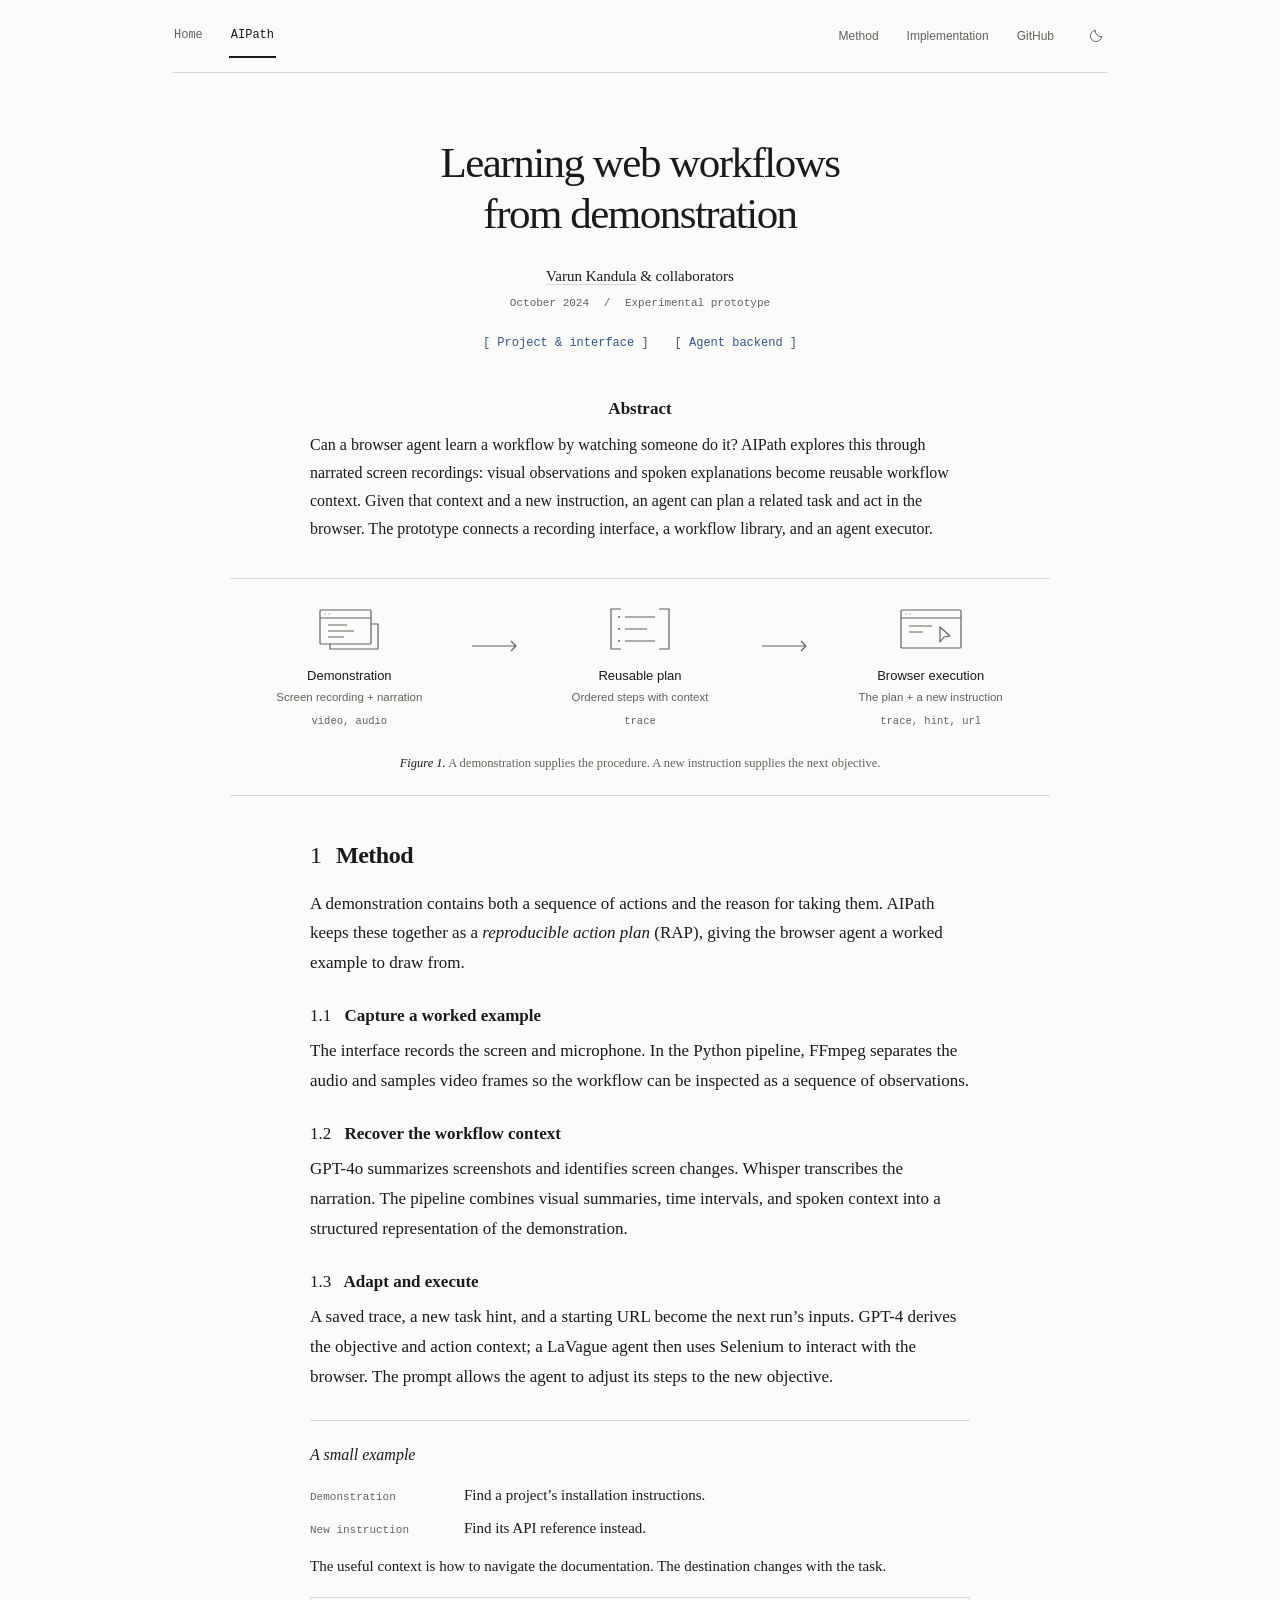
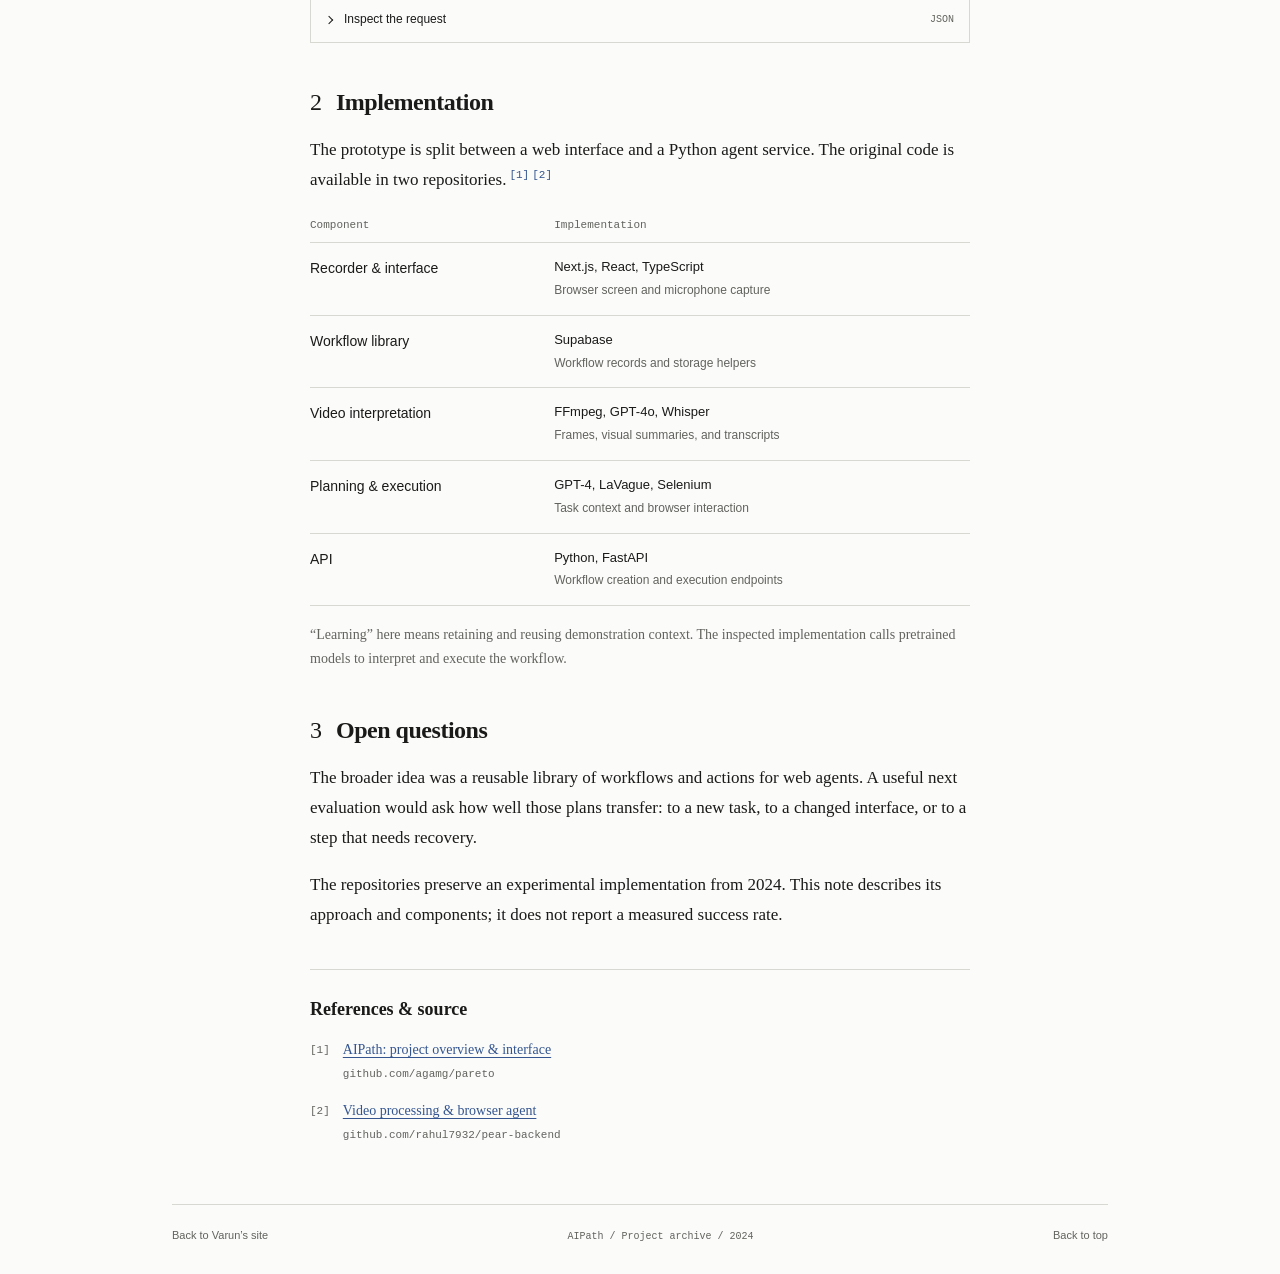
==== aipath/index.html @ a2735dd8 "Add AIPath research page and shared site tabs" ====
<!doctype html>
<html lang="en">
  <head>
    <meta charset="utf-8" />
    <meta name="viewport" content="width=device-width, initial-scale=1" />
    <title>AIPath — Learning web workflows from demonstration</title>
    <meta name="description" content="A technical look at AIPath, a 2024 prototype that turns narrated screen recordings into reusable context for browser agents." />
    <meta name="color-scheme" content="light dark" />
    <meta name="theme-color" content="#fbfbfa" />
    <link rel="canonical" href="https://varunkandula.com/aipath/" />
    <meta property="og:title" content="AIPath — Learning web workflows from demonstration" />
    <meta property="og:description" content="Record a workflow. Recover the steps. Give a browser agent a worked example." />
    <meta property="og:type" content="website" />
    <meta property="og:url" content="https://varunkandula.com/aipath/" />
    <link rel="icon" href="data:image/svg+xml,%3Csvg xmlns='http://www.w3.org/2000/svg' viewBox='0 0 32 32'%3E%3Crect width='32' height='32' fill='%23fbfbfa'/%3E%3Cpath d='M6 25 16 5l10 20M10 18h12' fill='none' stroke='%231a1a19' stroke-width='2'/%3E%3C/svg%3E" />
    <script src="../js/theme.js"></script>
    <link rel="stylesheet" href="styles.css?v=300d898f1e" />
    <link rel="stylesheet" href="../css/site-tabs.css?v=9f061b90a1" />
  </head>
  <body>
    <!--
    THESIS: A browser agent learns a procedure from a worked example. Present the mechanism as a research note, with source code as the proof.
    OWN-WORLD: The portfolio's off-white and charcoal, serif reading text, mono notation, square diagrams, fine rules, restrained blue links.
    STORY: Read the abstract, follow the pipeline, inspect an example request, then open the implementation.
    FIRST VIEWPORT: Home / AIPath tabs above a centered two-line title, attribution, source links, a narrow abstract, and a three-stage diagram.
    FORM: User-pinned research-paper structure; code-led extension of the established site. Native disclosure is the signature interaction; no decorative motion. No concept draw for the specified form.
    FINISH: unreviewed and undocumented is unfinished; this build ends with the finish review, the verdict, and DESIGN.md
    -->
    <a class="skip-link" href="#main">Skip to the paper</a>

    <header class="masthead" id="top">
      <nav class="site-tabs" aria-label="Site navigation">
        <a href="../">Home</a>
        <a href="./" aria-current="page">AIPath</a>
      </nav>
      <nav class="site-nav" aria-label="Paper navigation">
        <a href="#method">Method</a>
        <a href="#implementation">Implementation</a>
        <a href="https://github.com/agamg/pareto">GitHub</a>
        <button class="theme-toggle" type="button" data-theme-toggle aria-label="Switch to dark mode" title="Switch to dark mode" hidden>
          <svg class="theme-moon" viewBox="0 0 24 24" width="16" height="16" fill="none" stroke="currentColor" stroke-width="1.5" stroke-linecap="round" stroke-linejoin="round" aria-hidden="true">
            <path d="M20.5 13A8.5 8.5 0 0 1 11 3.5 8.5 8.5 0 1 0 20.5 13Z" />
          </svg>
          <svg class="theme-sun" viewBox="0 0 24 24" width="16" height="16" fill="none" stroke="currentColor" stroke-width="1.5" stroke-linecap="round" aria-hidden="true">
            <circle cx="12" cy="12" r="4" />
            <path d="M12 2v2m0 16v2M2 12h2m16 0h2M4.93 4.93l1.42 1.42m11.3 11.3 1.42 1.42M4.93 19.07l1.42-1.42m11.3-11.3 1.42-1.42" />
          </svg>
        </button>
      </nav>
    </header>

    <main class="paper" id="main">
      <article aria-labelledby="paper-title">
        <header class="paper-header">
          <h1 id="paper-title">Learning web workflows<br class="title-break" /> from demonstration</h1>
          <p class="byline"><a href="../">Varun Kandula</a> &amp; collaborators</p>
          <p class="publication-meta"><time datetime="2024-10">October 2024</time><span aria-hidden="true"> / </span>Experimental prototype</p>
          <div class="paper-links" aria-label="Project source code">
            <a href="https://github.com/agamg/pareto">[ Project &amp; interface ]</a>
            <a href="https://github.com/rahul7932/pear-backend">[ Agent backend ]</a>
          </div>
        </header>

        <section class="abstract reading-width" aria-labelledby="abstract-title">
          <h2 id="abstract-title">Abstract</h2>
          <p>Can a browser agent learn a workflow by watching someone do it? AIPath explores this through narrated screen recordings: visual observations and spoken explanations become reusable workflow context. Given that context and a new instruction, an agent can plan a related task and act in the browser. The prototype connects a recording interface, a workflow library, and an agent executor.</p>
        </section>

        <figure class="pipeline" aria-labelledby="pipeline-caption">
          <div class="pipeline-flow">
            <div class="pipeline-stage">
              <svg class="stage-drawing" viewBox="0 0 76 48" width="76" height="48" fill="none" stroke="currentColor" stroke-width="1.2" aria-hidden="true">
                <rect x="9" y="5" width="51" height="34" rx="1" />
                <path d="M9 13h51M17 20h19m-19 6h26m-26 6h16M60 19h7v25H19v-5" />
                <circle cx="14" cy="9" r=".6" fill="currentColor" stroke="none" />
                <circle cx="18" cy="9" r=".6" fill="currentColor" stroke="none" />
              </svg>
              <h3>Demonstration</h3>
              <p>Screen recording + narration</p>
              <span class="stage-notation">video, audio</span>
            </div>
            <svg class="pipeline-arrow" viewBox="0 0 52 24" width="52" height="24" fill="none" stroke="currentColor" stroke-width="1.2" aria-hidden="true"><path d="M3 12h44m-5-5 5 5-5 5" /></svg>
            <div class="pipeline-stage">
              <svg class="stage-drawing" viewBox="0 0 76 48" width="76" height="48" fill="none" stroke="currentColor" stroke-width="1.2" aria-hidden="true">
                <path d="M19 4H9v40h10m38-40h10v40H57M23 12h30M23 24h22M23 36h30" />
                <circle cx="17" cy="12" r="1" fill="currentColor" stroke="none" />
                <circle cx="17" cy="24" r="1" fill="currentColor" stroke="none" />
                <circle cx="17" cy="36" r="1" fill="currentColor" stroke="none" />
              </svg>
              <h3>Reusable plan</h3>
              <p>Ordered steps with context</p>
              <span class="stage-notation">trace</span>
            </div>
            <svg class="pipeline-arrow" viewBox="0 0 52 24" width="52" height="24" fill="none" stroke="currentColor" stroke-width="1.2" aria-hidden="true"><path d="M3 12h44m-5-5 5 5-5 5" /></svg>
            <div class="pipeline-stage">
              <svg class="stage-drawing" viewBox="0 0 76 48" width="76" height="48" fill="none" stroke="currentColor" stroke-width="1.2" stroke-linejoin="round" aria-hidden="true">
                <rect x="8" y="5" width="60" height="38" rx="1" />
                <path d="M8 13h60M16 21h23m-23 6h14M47 22v15l4-5 6-1-10-9Z" />
                <circle cx="13" cy="9" r=".6" fill="currentColor" stroke="none" />
                <circle cx="17" cy="9" r=".6" fill="currentColor" stroke="none" />
              </svg>
              <h3>Browser execution</h3>
              <p>The plan + a new instruction</p>
              <span class="stage-notation">trace, hint, url</span>
            </div>
          </div>
          <figcaption id="pipeline-caption"><span class="figure-number">Figure 1.</span> A demonstration supplies the procedure. A new instruction supplies the next objective.</figcaption>
        </figure>

        <div class="reading-width">
          <section class="paper-section" id="method" aria-labelledby="method-title">
            <h2 id="method-title"><span class="section-number">1</span> Method</h2>
            <p>A demonstration contains both a sequence of actions and the reason for taking them. AIPath keeps these together as a <em>reproducible action plan</em> (RAP), giving the browser agent a worked example to draw from.</p>

            <div class="method-step">
              <h3><span class="subsection-number">1.1</span> Capture a worked example</h3>
              <p>The interface records the screen and microphone. In the Python pipeline, FFmpeg separates the audio and samples video frames so the workflow can be inspected as a sequence of observations.</p>
            </div>
            <div class="method-step">
              <h3><span class="subsection-number">1.2</span> Recover the workflow context</h3>
              <p>GPT-4o summarizes screenshots and identifies screen changes. Whisper transcribes the narration. The pipeline combines visual summaries, time intervals, and spoken context into a structured representation of the demonstration.</p>
            </div>
            <div class="method-step">
              <h3><span class="subsection-number">1.3</span> Adapt and execute</h3>
              <p>A saved trace, a new task hint, and a starting URL become the next run’s inputs. GPT-4 derives the objective and action context; a LaVague agent then uses Selenium to interact with the browser. The prompt allows the agent to adjust its steps to the new objective.</p>
            </div>

            <aside class="worked-example" aria-labelledby="example-title">
              <h3 id="example-title">A small example</h3>
              <dl class="example-tasks">
                <div><dt>Demonstration</dt><dd>Find a project’s installation instructions.</dd></div>
                <div><dt>New instruction</dt><dd>Find its API reference instead.</dd></div>
              </dl>
              <p>The useful context is how to navigate the documentation. The destination changes with the task.</p>
              <details class="trace-disclosure">
                <summary><span>Inspect the request</span><span class="code-language" aria-hidden="true">JSON</span></summary>
                <div class="trace-content">
                  <p class="example-note">Illustrative input to <code>/run_workflow</code>; not a recorded execution.</p>
                  <pre tabindex="0" aria-label="Illustrative workflow request"><code>{
  "url": "https://example.com",
  "hint": "Find the API reference instead.",
  "trace": {
    "objective": "Find installation instructions",
    "steps": [
      "Open the documentation",
      "Find the getting-started section",
      "Read the installation instructions"
    ]
  }
}</code></pre>
                </div>
              </details>
            </aside>
          </section>

          <section class="paper-section" id="implementation" aria-labelledby="implementation-title">
            <h2 id="implementation-title"><span class="section-number">2</span> Implementation</h2>
            <p>The prototype is split between a web interface and a Python agent service. The original code is available in two repositories.<a class="citation" href="#ref-1" aria-label="Reference 1, project and interface">[1]</a><a class="citation" href="#ref-2" aria-label="Reference 2, agent backend">[2]</a></p>
            <table class="implementation-table">
              <caption class="visually-hidden">Components and technologies in the original prototype</caption>
              <thead><tr><th scope="col">Component</th><th scope="col">Implementation</th></tr></thead>
              <tbody>
                <tr><th scope="row">Recorder &amp; interface</th><td>Next.js, React, TypeScript<br /><span class="table-note">Browser screen and microphone capture</span></td></tr>
                <tr><th scope="row">Workflow library</th><td>Supabase<br /><span class="table-note">Workflow records and storage helpers</span></td></tr>
                <tr><th scope="row">Video interpretation</th><td>FFmpeg, GPT-4o, Whisper<br /><span class="table-note">Frames, visual summaries, and transcripts</span></td></tr>
                <tr><th scope="row">Planning &amp; execution</th><td>GPT-4, LaVague, Selenium<br /><span class="table-note">Task context and browser interaction</span></td></tr>
                <tr><th scope="row">API</th><td>Python, FastAPI<br /><span class="table-note">Workflow creation and execution endpoints</span></td></tr>
              </tbody>
            </table>
            <p class="implementation-note">“Learning” here means retaining and reusing demonstration context. The inspected implementation calls pretrained models to interpret and execute the workflow.</p>
          </section>

          <section class="paper-section" id="discussion" aria-labelledby="discussion-title">
            <h2 id="discussion-title"><span class="section-number">3</span> Open questions</h2>
            <p>The broader idea was a reusable library of workflows and actions for web agents. A useful next evaluation would ask how well those plans transfer: to a new task, to a changed interface, or to a step that needs recovery.</p>
            <p>The repositories preserve an experimental implementation from 2024. This note describes its approach and components; it does not report a measured success rate.</p>
          </section>

          <section class="paper-section references" id="references" aria-labelledby="references-title">
            <h2 id="references-title">References &amp; source</h2>
            <ol>
              <li id="ref-1"><span class="reference-number">[1]</span><div><a href="https://github.com/agamg/pareto">AIPath: project overview &amp; interface</a><span class="repo-path">github.com/agamg/pareto</span></div></li>
              <li id="ref-2"><span class="reference-number">[2]</span><div><a href="https://github.com/rahul7932/pear-backend">Video processing &amp; browser agent</a><span class="repo-path">github.com/rahul7932/pear-backend</span></div></li>
            </ol>
          </section>
        </div>
      </article>
    </main>

    <footer class="page-footer">
      <a href="../">Back to Varun’s site</a>
      <span>AIPath / Project archive / 2024</span>
      <a href="#top">Back to top</a>
    </footer>
  </body>
</html>
---- aipath/styles.css ----
:root {
  --paper: #fbfbfa;
  --ink: #1a1a19;
  --secondary: #62625e;
  --rule: #d8d8d2;
  --subtle: #f2f2ef;
  --link: #34558f;
  --serif: Georgia, "Times New Roman", serif;
  --sans: -apple-system, BlinkMacSystemFont, "Segoe UI", sans-serif;
  --mono: "SFMono-Regular", Consolas, "Liberation Mono", monospace;
  color-scheme: light;
}

:root[data-theme="dark"] {
  --paper: #111110;
  --ink: #ededea;
  --secondary: #adada5;
  --rule: #3d3d38;
  --subtle: #1b1b19;
  --link: #a3bde9;
  color-scheme: dark;
}

@media (prefers-color-scheme: dark) {
  :root:not([data-theme]) {
    --paper: #111110;
    --ink: #ededea;
    --secondary: #adada5;
    --rule: #3d3d38;
    --subtle: #1b1b19;
    --link: #a3bde9;
    color-scheme: dark;
  }
}

* { box-sizing: border-box; }
html { -webkit-text-size-adjust: 100%; scroll-padding-top: 24px; scrollbar-color: var(--rule) var(--paper); }
body { margin: 0; background: var(--paper); color: var(--ink); font: 400 17px/1.75 var(--serif); -webkit-font-smoothing: antialiased; }
::selection { color: var(--paper); background: var(--ink); }
a { color: var(--link); text-underline-offset: 3px; text-decoration-thickness: 1px; }
a:hover { text-decoration-color: transparent; }
button { color: inherit; font: inherit; cursor: pointer; }
:focus-visible { outline: 2px solid var(--link); outline-offset: 5px; }
[hidden] { display: none !important; }
p { margin: 0 0 18px; }
h1, h2, h3 { text-wrap: balance; }
code, pre { font-family: var(--mono); }
code { font-size: .83em; }
pre code { font-size: inherit; }
.visually-hidden { position: absolute; width: 1px; height: 1px; padding: 0; overflow: hidden; clip-path: inset(50%); white-space: nowrap; border: 0; }
.skip-link { position: fixed; z-index: 2; top: 10px; left: 12px; padding: 8px 16px; color: var(--paper); background: var(--ink); transform: translateY(-180%); font: 14px/1.5 var(--sans); }
.skip-link:focus { transform: translateY(0); }

.masthead { max-width: 936px; margin: 0 auto; padding: 14px 0; border-bottom: 1px solid var(--rule); display: flex; align-items: center; justify-content: space-between; gap: 20px; }
.site-nav { display: flex; align-items: center; gap: 28px; font: 12px/1.5 var(--sans); }
.site-nav a { color: var(--secondary); text-decoration: none; }
.site-nav a:hover { color: var(--ink); text-decoration: underline; }
.theme-toggle { display: grid; place-items: center; width: 44px; height: 44px; margin: -11px -10px -11px -8px; padding: 0; border: 0; background: transparent; color: var(--secondary); }
.theme-toggle:hover { background: var(--subtle); color: var(--ink); }
.theme-sun, :root[data-theme="dark"] .theme-moon { display: none; }
:root[data-theme="dark"] .theme-sun { display: block; }

.paper { max-width: 820px; margin: 0 auto; }
.paper-header { padding: 65px 0 0; text-align: center; }
h1 { margin: 0; font-size: 43px; line-height: 1.18; font-weight: 400; letter-spacing: -.035em; }
.byline { margin: 24px 0 5px; font-size: 15px; }
.byline a { color: inherit; text-decoration-color: var(--rule); }
.publication-meta { margin: 0; color: var(--secondary); font: 11px/1.6 var(--mono); }
.publication-meta span { margin: 0 8px; }
.paper-links { display: flex; justify-content: center; flex-wrap: wrap; gap: 8px 26px; margin-top: 21px; font: 12px/1.7 var(--mono); }
.paper-links a { text-decoration: none; }
.paper-links a:hover { text-decoration: underline; }
.reading-width { max-width: 660px; margin-left: auto; margin-right: auto; }
.abstract { margin-top: 43px; }
.abstract h2 { margin: 0 0 10px; text-align: center; font-size: 17px; line-height: 1.4; }
.abstract p { margin: 0; font-size: 16px; line-height: 1.75; }

.pipeline { margin: 35px 0 0; padding: 26px 0 22px; border-top: 1px solid var(--rule); border-bottom: 1px solid var(--rule); }
.pipeline-flow { display: grid; grid-template-columns: minmax(0, 1fr) 52px minmax(0, 1fr) 52px minmax(0, 1fr); align-items: center; }
.pipeline-stage { min-width: 0; text-align: center; }
.stage-drawing { display: block; margin: 0 auto 13px; color: var(--secondary); }
.pipeline-stage h3 { font: 500 13px/1.5 var(--sans); margin: 0 0 3px; }
.pipeline-stage p { font: 11.5px/1.6 var(--sans); color: var(--secondary); margin: 0; }
.stage-notation { display: block; margin-top: 8px; font: 10.5px/1.5 var(--mono); color: var(--secondary); }
.pipeline-arrow { color: var(--secondary); margin-top: -43px; width: 100%; }
figcaption { margin-top: 23px; text-align: center; color: var(--secondary); font-size: 12.5px; line-height: 1.6; }
.figure-number { font-style: italic; color: var(--ink); }

.paper-section { margin-top: 43px; scroll-margin-top: 24px; }
.paper-section h2 { display: flex; align-items: baseline; gap: 14px; margin: 0 0 17px; font: 700 24px/1.35 var(--serif); letter-spacing: -.02em; }
.section-number { font-weight: 400; min-width: 12px; }
.method-step { margin-top: 25px; }
.method-step h3 { margin: 0 0 8px; font: 700 17px/1.5 var(--serif); }
.subsection-number { margin-right: 9px; font-weight: 400; }
.method-step p { margin-bottom: 0; }
.citation { margin-left: 3px; font: 11px/1 var(--mono); vertical-align: super; text-decoration: none; }
.citation:hover { text-decoration: underline; }

.worked-example { margin-top: 29px; padding: 20px 0 0; border-top: 1px solid var(--rule); }
.worked-example h3 { margin: 0 0 14px; font-size: 16px; font-style: italic; font-weight: 400; }
.example-tasks { display: grid; gap: 9px; margin: 0 0 14px; }
.example-tasks > div { display: grid; grid-template-columns: 138px 1fr; gap: 16px; align-items: baseline; }
.example-tasks dt { color: var(--secondary); font: 11px/1.6 var(--mono); }
.example-tasks dd { margin: 0; font-size: 15px; line-height: 1.6; }
.worked-example > p { font-size: 15px; line-height: 1.7; margin-bottom: 17px; }
.trace-disclosure { border: 1px solid var(--rule); }
.trace-disclosure summary { position: relative; display: flex; align-items: center; gap: 9px; min-height: 44px; padding: 10px 15px; cursor: pointer; list-style: none; font: 12px/1.6 var(--sans); }
.trace-disclosure summary::-webkit-details-marker { display: none; }
.trace-disclosure summary::before { content: ""; width: 5px; height: 5px; border: solid currentColor; border-width: 1px 1px 0 0; transform: rotate(45deg); margin-right: 3px; flex: none; }
.trace-disclosure[open] summary::before { transform: rotate(135deg); }
.trace-disclosure summary:hover { background: var(--subtle); }
.code-language { margin-left: auto; font: 10px/1.5 var(--mono); color: var(--secondary); }
.trace-content { padding: 14px 18px 18px; border-top: 1px solid var(--rule); background: var(--subtle); }
.example-note { margin: 0 0 14px; font: 12px/1.6 var(--sans); color: var(--secondary); }
pre { margin: 0; overflow-x: auto; color: var(--ink); font-size: 12px; line-height: 1.8; tab-size: 2; scrollbar-color: var(--rule) var(--subtle); }

.implementation-table { width: 100%; margin: 22px 0 17px; border-collapse: collapse; text-align: left; }
.implementation-table th, .implementation-table td { padding: 14px 0; vertical-align: top; border-bottom: 1px solid var(--rule); }
.implementation-table thead th { padding-top: 0; padding-bottom: 9px; color: var(--secondary); font: 11px/1.5 var(--mono); }
.implementation-table tbody th { width: 37%; padding-right: 24px; font: 400 14px/1.6 var(--sans); }
.implementation-table td { font: 13px/1.6 var(--sans); }
.table-note { display: inline-block; margin-top: 3px; color: var(--secondary); font-size: 12px; }
.implementation-note { color: var(--secondary); font-size: 14px; line-height: 1.7; }

.references { margin-top: 39px; padding-top: 27px; border-top: 1px solid var(--rule); }
.references h2 { margin-bottom: 18px; font-size: 18px; letter-spacing: 0; }
.references ol { list-style: none; margin: 0; padding: 0; display: grid; gap: 17px; }
.references li { display: flex; gap: 13px; font-size: 14px; line-height: 1.6; scroll-margin-top: 30px; }
.reference-number { padding-top: 3px; font: 11px/1.5 var(--mono); color: var(--secondary); }
.repo-path { display: block; margin-top: 3px; color: var(--secondary); font: 11px/1.7 var(--mono); overflow-wrap: anywhere; }
.page-footer { max-width: 936px; margin: 60px auto 0; padding: 21px 0 29px; border-top: 1px solid var(--rule); display: flex; justify-content: space-between; align-items: baseline; gap: 20px; color: var(--secondary); font: 11px/1.7 var(--sans); }
.page-footer a { color: inherit; text-decoration: none; }
.page-footer a:hover { text-decoration: underline; }
.page-footer > span { font: 10px/1.7 var(--mono); }

@media (max-width: 1020px) {
  .masthead, .page-footer { width: calc(100% - 64px); margin-left: auto; margin-right: auto; }
  .paper { width: calc(100% - 80px); margin-left: auto; margin-right: auto; }
}

@media (max-width: 700px) {
  body { font-size: 16px; }
  .masthead { width: calc(100% - 44px); padding: 9px 0; margin-left: auto; margin-right: auto; }
  .site-nav { gap: 17px; font-size: 11px; }
  .site-nav a[href="#implementation"] { display: none; }
  .paper { width: calc(100% - 48px); margin: 0 auto; }
  .paper-header { padding-top: 43px; }
  h1 { max-width: 520px; margin: 0 auto; font-size: 34px; line-height: 1.2; letter-spacing: -.035em; }
  .byline { margin-top: 20px; font-size: 14px; }
  .publication-meta { font-size: 10px; }
  .publication-meta span { margin: 0 5px; }
  .paper-links { gap: 6px 17px; font-size: 10.5px; margin-top: 19px; }
  .abstract { margin-top: 34px; }
  .abstract p { font-size: 15px; line-height: 1.75; }
  .pipeline { margin-top: 28px; padding: 24px 0 20px; }
  .pipeline-flow { grid-template-columns: minmax(0, 1fr) 27px minmax(0, 1fr) 27px minmax(0, 1fr); }
  .pipeline-stage h3 { font-size: 11.5px; }
  .pipeline-stage p { font-size: 10.5px; }
  .stage-notation { font-size: 9px; }
  .stage-drawing { width: 66px; height: 42px; margin-bottom: 9px; }
  .pipeline-arrow { margin-top: -55px; }
  figcaption { margin-top: 20px; font-size: 12px; text-align: left; }
  .paper-section { margin-top: 34px; }
  .paper-section h2 { font-size: 22px; gap: 12px; }
  .method-step h3 { font-size: 16px; }
  .example-tasks > div { grid-template-columns: 122px 1fr; gap: 12px; }
  .example-tasks dt { font-size: 10px; }
  .example-tasks dd { font-size: 14px; }
  .implementation-table tbody th { width: 40%; padding-right: 18px; font-size: 12px; }
  .implementation-table td { font-size: 12px; }
  .table-note { font-size: 11px; }
  .references h2 { font-size: 18px; }
  .page-footer { width: calc(100% - 48px); margin: 43px auto 0; padding-bottom: 25px; flex-wrap: wrap; gap: 12px; }
  .page-footer > span { width: 100%; order: 3; }
}

@media (max-width: 440px) {
  h1 { max-width: 335px; font-size: 31px; }
  .title-break { display: none; }
  .pipeline-flow { grid-template-columns: minmax(0, 1fr); gap: 8px; justify-items: center; }
  .pipeline-stage { width: 100%; display: grid; grid-template-columns: 70px minmax(0, 1fr); column-gap: 17px; padding: 0 14px; text-align: left; }
  .stage-drawing { grid-column: 1; grid-row: 1 / 4; margin: 0; align-self: center; }
  .pipeline-stage h3 { font-size: 13px; }
  .pipeline-stage p { font-size: 11px; }
  .stage-notation { font-size: 10px; margin-top: 4px; }
  .pipeline-arrow { height: 25px; width: 25px; margin: 1px 0 1px 0; transform: rotate(90deg); }
  .pipeline { padding-top: 23px; }
  .example-tasks > div { grid-template-columns: minmax(0, 1fr); gap: 2px; }
  .example-tasks { gap: 11px; }
  .trace-content { padding: 14px 13px; }
  pre { font-size: 11px; }
}

@media print {
  :root, :root[data-theme], :root:not([data-theme]) { --paper: #fff; --ink: #000; --secondary: #444; --rule: #bbb; --subtle: #fff; --link: #000; color-scheme: light; }
  body { font-size: 11pt; line-height: 1.55; }
  .masthead, .page-footer, .skip-link { display: none; }
  .paper { width: auto; max-width: none; margin: 0; }
  .reading-width { max-width: none; }
  .paper-header { padding-top: 0; }
  h1 { font-size: 27pt; }
  .abstract { margin-top: 24px; }
  .abstract p { font-size: 10pt; }
  .paper-links { margin-top: 12px; }
  .paper-section { margin-top: 24px; }
  .paper-section h2 { font-size: 16pt; }
  .method-step h3 { font-size: 12pt; }
  .pipeline, .method-step, .worked-example, .references, tr { break-inside: avoid; }
  .pipeline-flow { grid-template-columns: minmax(0, 1fr) 40px minmax(0, 1fr) 40px minmax(0, 1fr); }
  .pipeline-stage { display: block; text-align: center; padding: 0; }
  .stage-drawing { margin: 0 auto 10px; }
  .pipeline-arrow { transform: none; width: 40px; height: 24px; margin-top: -43px; }
  .title-break { display: initial; }
  pre { white-space: pre-wrap; overflow-wrap: anywhere; }
  a { text-decoration: none; }
}
---- css/site-tabs.css ----
/* Page navigation shared by the portfolio and its project notes. */
.site-tabs {
  --tab-ink: var(--fg, var(--ink));
  --tab-muted: var(--muted, var(--secondary));
  display: flex;
  align-items: stretch;
  gap: 24px;
  font: 400 12px/1.5 var(--mono);
}

.site-tabs a {
  display: inline-flex;
  align-items: center;
  min-height: 44px;
  padding: 0 2px;
  border-bottom: 2px solid transparent;
  color: var(--tab-muted);
  text-decoration: none;
  white-space: nowrap;
}

.site-tabs a:hover { color: var(--tab-ink); }
.site-tabs a[aria-current="page"] { color: var(--tab-ink); border-bottom-color: var(--tab-ink); }

@media (max-width: 440px) {
  .site-tabs { gap: 20px; font-size: 11px; }
}
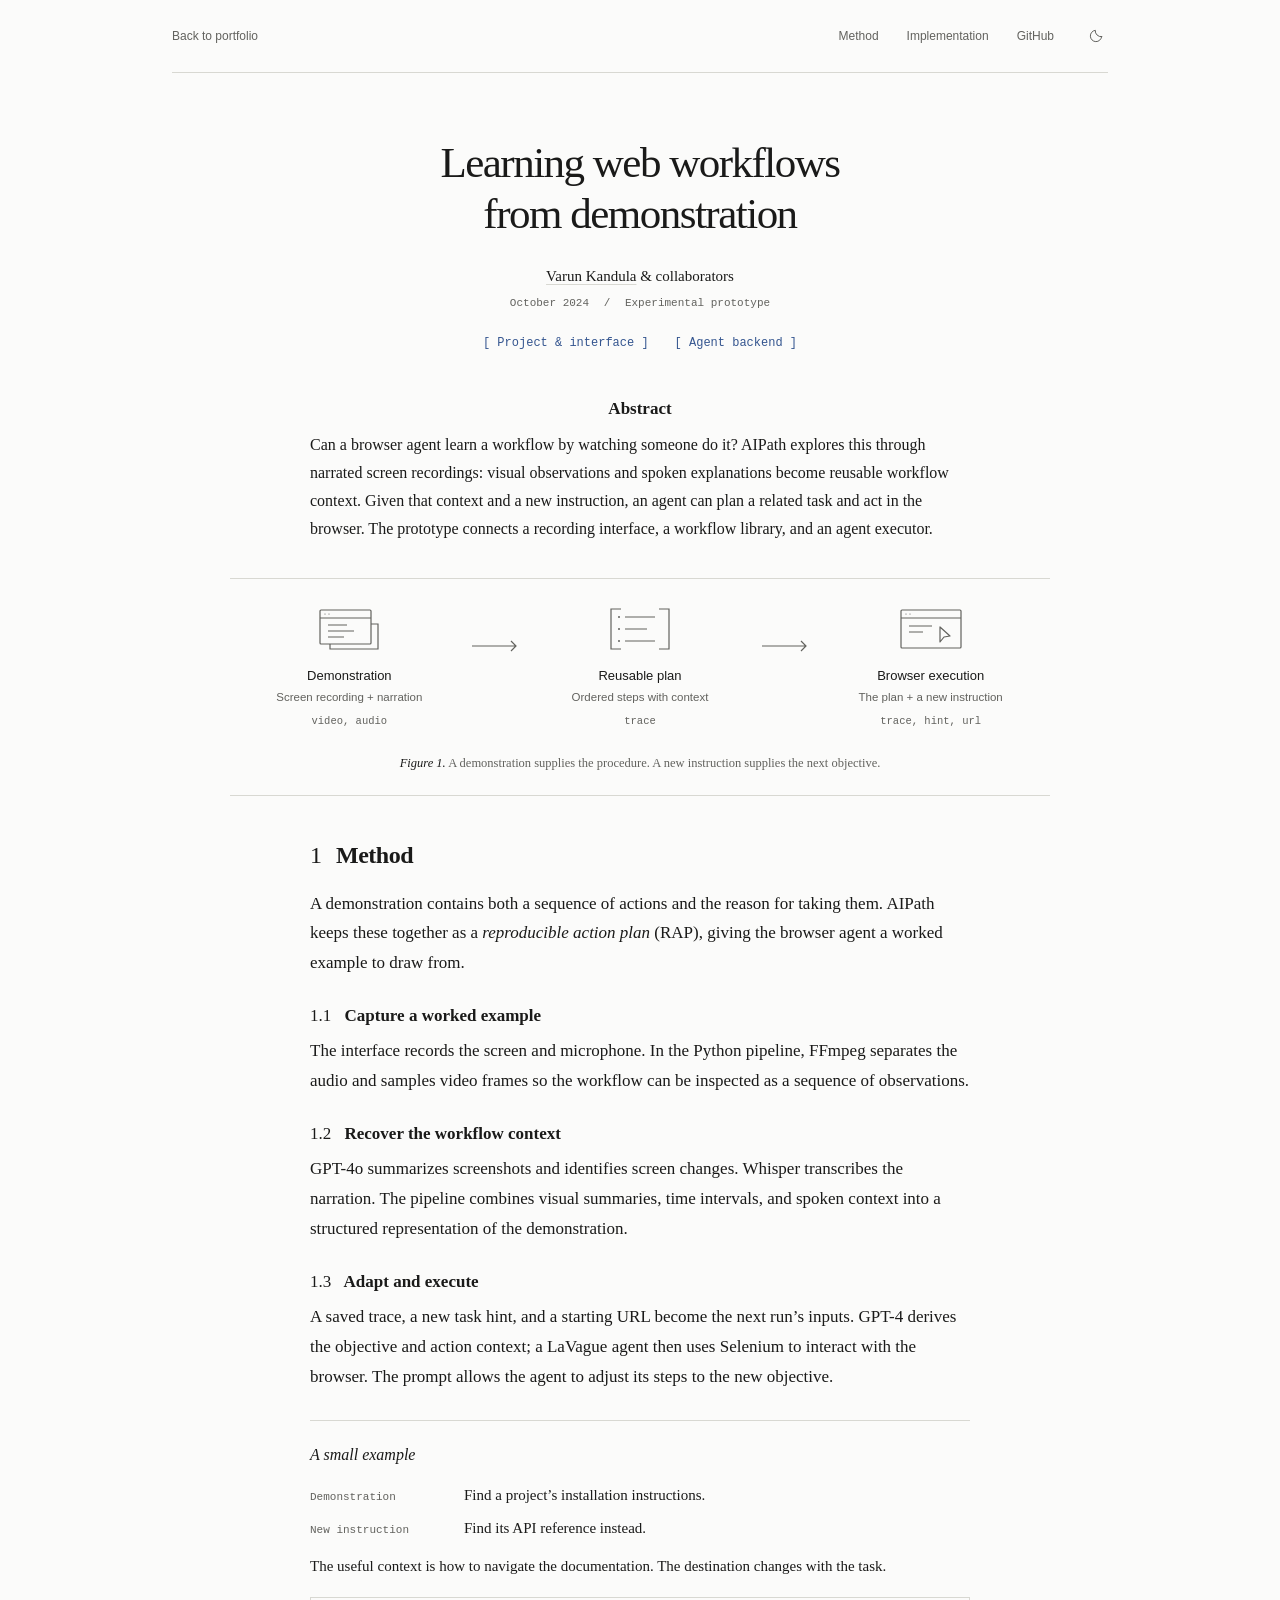
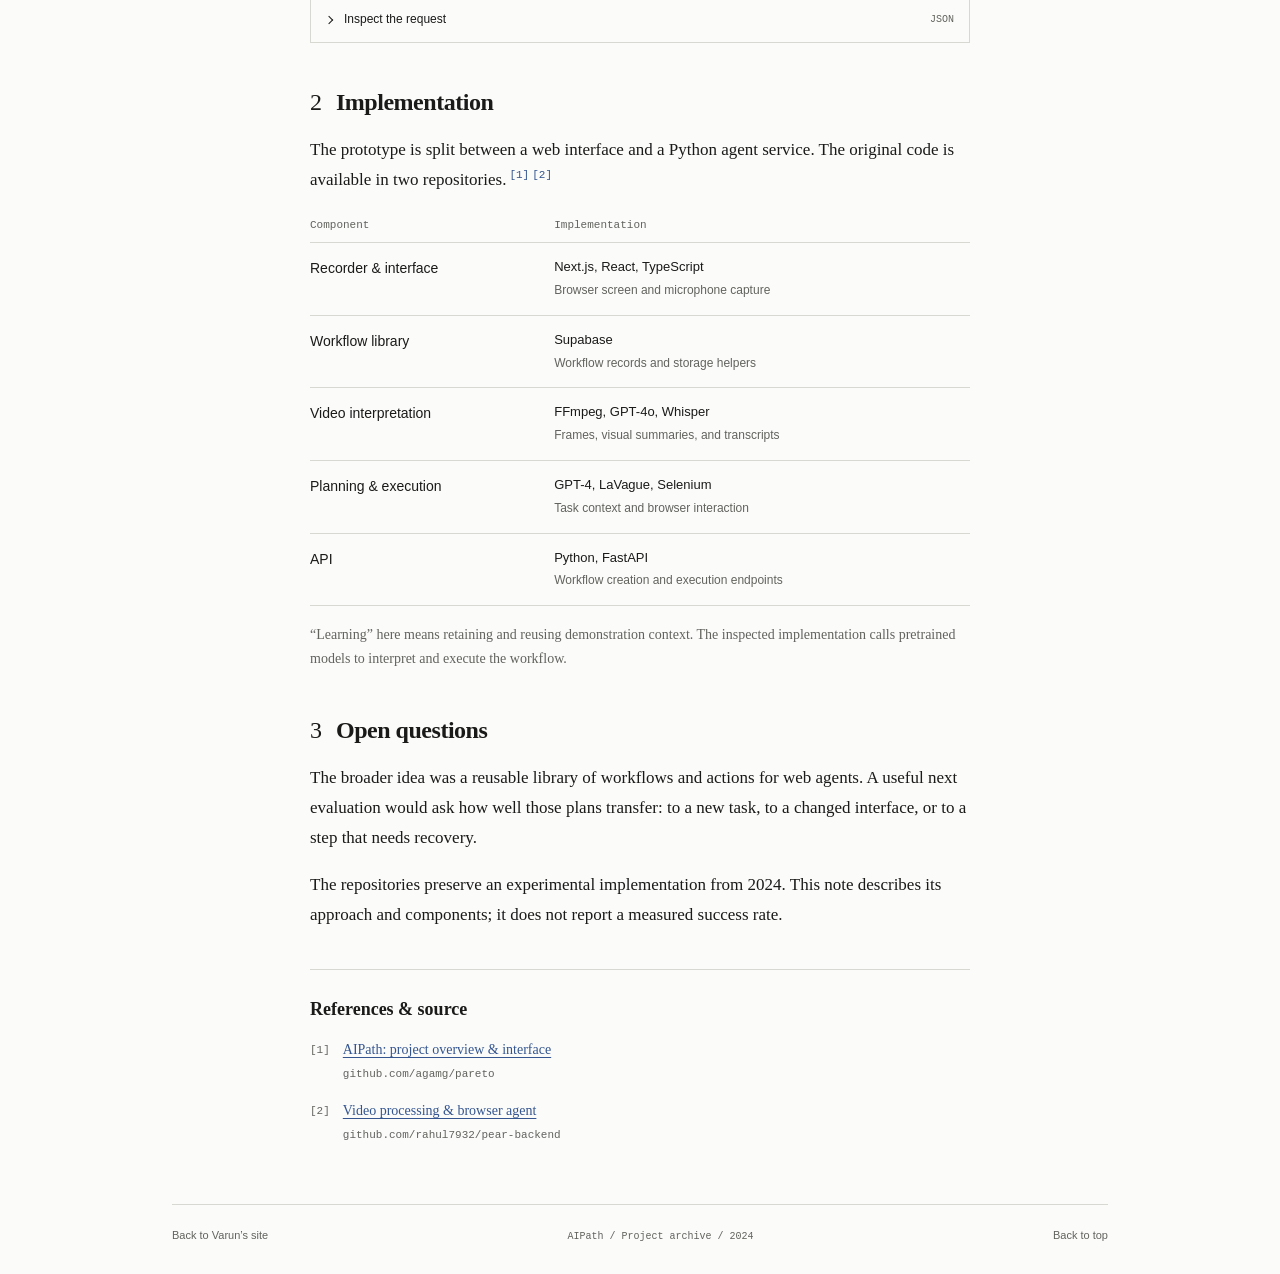
==== commit cc278b3f: "Remove site tabs and keep AIPath linked from its project entry" ====
--- a/aipath/index.html
+++ b/aipath/index.html
@@ -14,25 +14,21 @@
     <meta property="og:url" content="https://varunkandula.com/aipath/" />
     <link rel="icon" href="data:image/svg+xml,%3Csvg xmlns='http://www.w3.org/2000/svg' viewBox='0 0 32 32'%3E%3Crect width='32' height='32' fill='%23fbfbfa'/%3E%3Cpath d='M6 25 16 5l10 20M10 18h12' fill='none' stroke='%231a1a19' stroke-width='2'/%3E%3C/svg%3E" />
     <script src="../js/theme.js"></script>
-    <link rel="stylesheet" href="styles.css?v=300d898f1e" />
-    <link rel="stylesheet" href="../css/site-tabs.css?v=9f061b90a1" />
+    <link rel="stylesheet" href="styles.css?v=759f825005" />
   </head>
   <body>
     <!--
     THESIS: A browser agent learns a procedure from a worked example. Present the mechanism as a research note, with source code as the proof.
     OWN-WORLD: The portfolio's off-white and charcoal, serif reading text, mono notation, square diagrams, fine rules, restrained blue links.
     STORY: Read the abstract, follow the pipeline, inspect an example request, then open the implementation.
-    FIRST VIEWPORT: Home / AIPath tabs above a centered two-line title, attribution, source links, a narrow abstract, and a three-stage diagram.
+    FIRST VIEWPORT: A quiet masthead with a back link above a centered two-line title, attribution, source links, a narrow abstract, and a three-stage diagram.
     FORM: User-pinned research-paper structure; code-led extension of the established site. Native disclosure is the signature interaction; no decorative motion. No concept draw for the specified form.
     FINISH: unreviewed and undocumented is unfinished; this build ends with the finish review, the verdict, and DESIGN.md
     -->
     <a class="skip-link" href="#main">Skip to the paper</a>
 
     <header class="masthead" id="top">
-      <nav class="site-tabs" aria-label="Site navigation">
-        <a href="../">Home</a>
-        <a href="./" aria-current="page">AIPath</a>
-      </nav>
+      <a class="back-link" href="../">Back to portfolio</a>
       <nav class="site-nav" aria-label="Paper navigation">
         <a href="#method">Method</a>
         <a href="#implementation">Implementation</a>
--- a/aipath/styles.css
+++ b/aipath/styles.css
@@ -52,6 +52,8 @@
 .skip-link:focus { transform: translateY(0); }
 
 .masthead { max-width: 936px; margin: 0 auto; padding: 14px 0; border-bottom: 1px solid var(--rule); display: flex; align-items: center; justify-content: space-between; gap: 20px; }
+.back-link { display: inline-flex; align-items: center; min-height: 44px; color: var(--secondary); text-decoration: none; font: 12px/1.5 var(--sans); }
+.back-link:hover { color: var(--ink); text-decoration: underline; }
 .site-nav { display: flex; align-items: center; gap: 28px; font: 12px/1.5 var(--sans); }
 .site-nav a { color: var(--secondary); text-decoration: none; }
 .site-nav a:hover { color: var(--ink); text-decoration: underline; }
